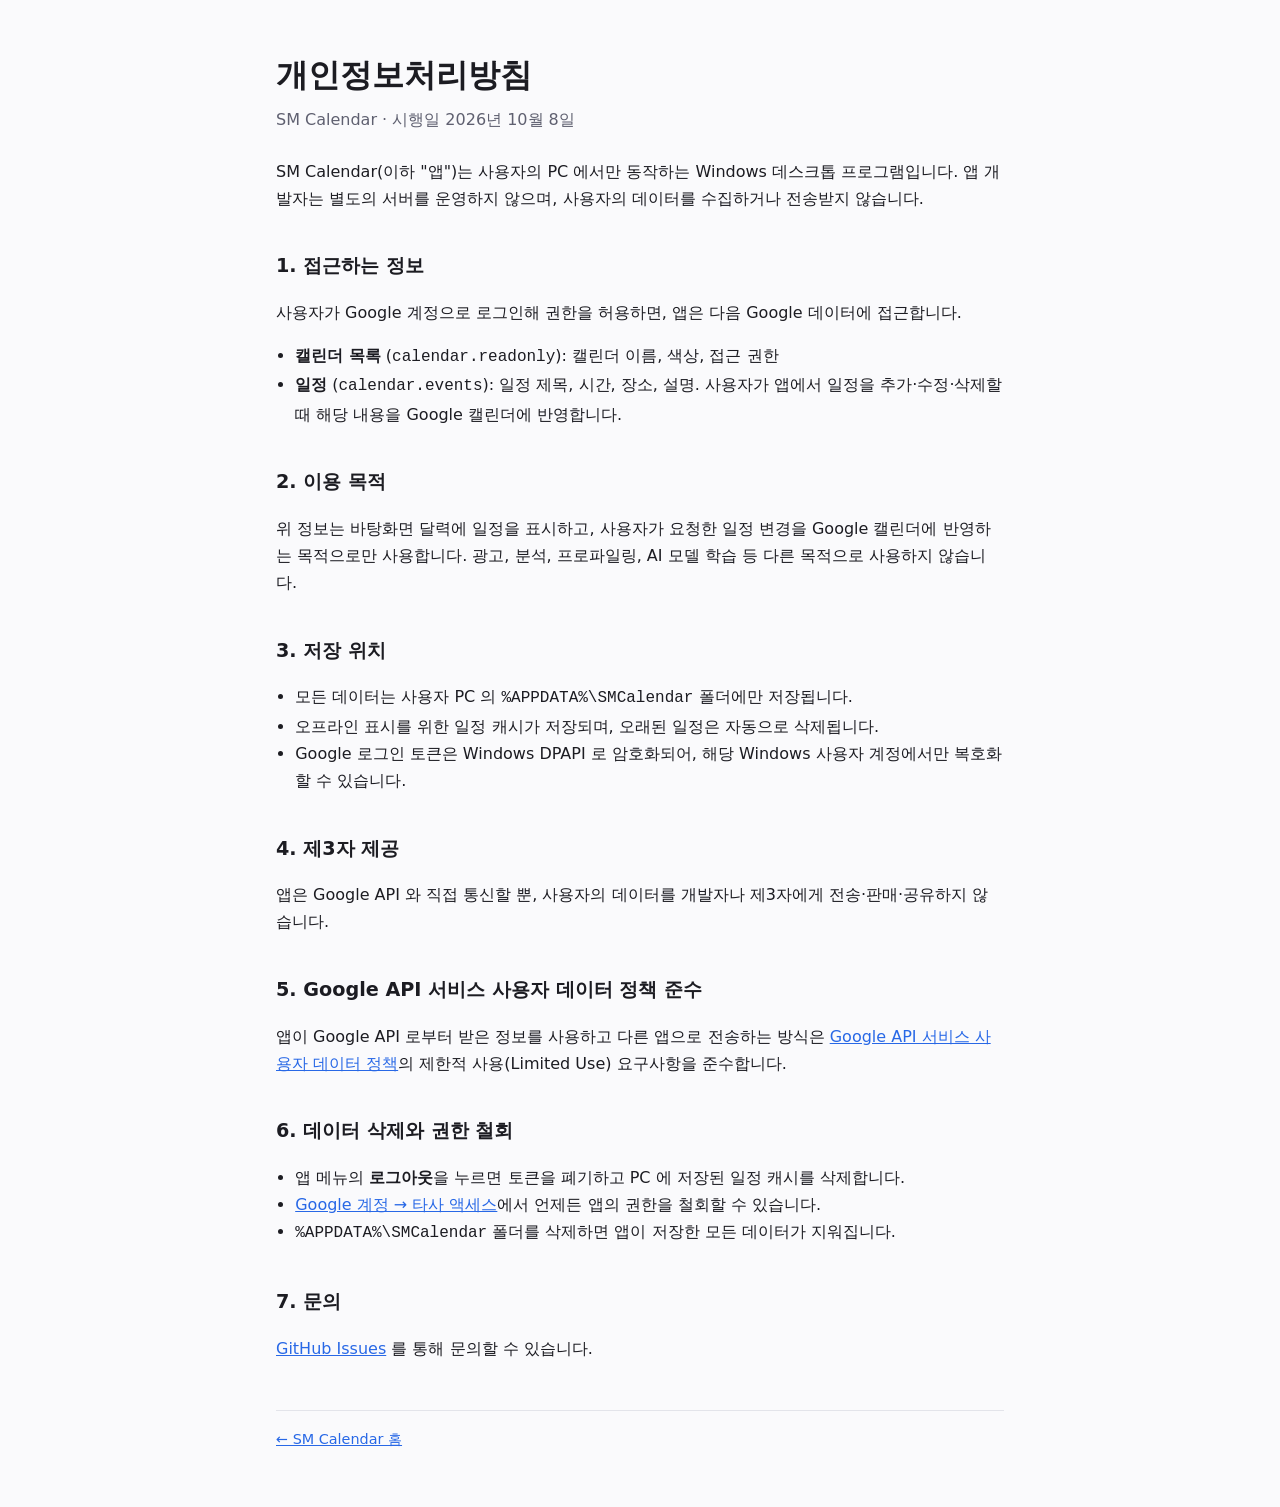
==== docs/privacy.html @ 39d1ae45 "Add homepage and privacy policy for GitHub Pages Co-Authored-By: Claude Opus 5.5 <noreply@anthropic." ====
<!doctype html>
<html lang="ko">
<head>
<meta charset="utf-8">
<meta name="viewport" content="width=device-width, initial-scale=1">
<title>SM Calendar 개인정보처리방침</title>
<link rel="stylesheet" href="style.css">
</head>
<body>
<main>
  <h1>개인정보처리방침</h1>
  <p class="sub">SM Calendar · 시행일 2026년 10월 8일</p>

  <p>SM Calendar(이하 "앱")는 사용자의 PC 에서만 동작하는 Windows 데스크톱 프로그램입니다.
  앱 개발자는 별도의 서버를 운영하지 않으며, 사용자의 데이터를 수집하거나 전송받지 않습니다.</p>

  <h2>1. 접근하는 정보</h2>
  <p>사용자가 Google 계정으로 로그인해 권한을 허용하면, 앱은 다음 Google 데이터에 접근합니다.</p>
  <ul>
    <li><b>캘린더 목록</b> (<code>calendar.readonly</code>): 캘린더 이름, 색상, 접근 권한</li>
    <li><b>일정</b> (<code>calendar.events</code>): 일정 제목, 시간, 장소, 설명. 사용자가 앱에서 일정을 추가·수정·삭제할 때 해당 내용을 Google 캘린더에 반영합니다.</li>
  </ul>

  <h2>2. 이용 목적</h2>
  <p>위 정보는 바탕화면 달력에 일정을 표시하고, 사용자가 요청한 일정 변경을 Google 캘린더에 반영하는 목적으로만 사용합니다.
  광고, 분석, 프로파일링, AI 모델 학습 등 다른 목적으로 사용하지 않습니다.</p>

  <h2>3. 저장 위치</h2>
  <ul>
    <li>모든 데이터는 사용자 PC 의 <code>%APPDATA%\SMCalendar</code> 폴더에만 저장됩니다.</li>
    <li>오프라인 표시를 위한 일정 캐시가 저장되며, 오래된 일정은 자동으로 삭제됩니다.</li>
    <li>Google 로그인 토큰은 Windows DPAPI 로 암호화되어, 해당 Windows 사용자 계정에서만 복호화할 수 있습니다.</li>
  </ul>

  <h2>4. 제3자 제공</h2>
  <p>앱은 Google API 와 직접 통신할 뿐, 사용자의 데이터를 개발자나 제3자에게 전송·판매·공유하지 않습니다.</p>

  <h2>5. Google API 서비스 사용자 데이터 정책 준수</h2>
  <p>앱이 Google API 로부터 받은 정보를 사용하고 다른 앱으로 전송하는 방식은
  <a href="https://developers.google.com/terms/api-services-user-data-policy">Google API 서비스 사용자 데이터 정책</a>의
  제한적 사용(Limited Use) 요구사항을 준수합니다.</p>

  <h2>6. 데이터 삭제와 권한 철회</h2>
  <ul>
    <li>앱 메뉴의 <b>로그아웃</b>을 누르면 토큰을 폐기하고 PC 에 저장된 일정 캐시를 삭제합니다.</li>
    <li><a href="https://myaccount.google.com/permissions">Google 계정 → 타사 액세스</a>에서 언제든 앱의 권한을 철회할 수 있습니다.</li>
    <li><code>%APPDATA%\SMCalendar</code> 폴더를 삭제하면 앱이 저장한 모든 데이터가 지워집니다.</li>
  </ul>

  <h2>7. 문의</h2>
  <p><a href="https://github.com/1ovoz/SM_calendar/issues">GitHub Issues</a> 를 통해 문의할 수 있습니다.</p>

  <footer><a href="index.html">← SM Calendar 홈</a></footer>
</main>
</body>
</html>
---- docs/style.css ----
:root { --bg: #fafafc; --fg: #1c1c22; --muted: #5f6070; --accent: #2868e6; --card: #ffffff; --line: #e3e4ea; }
@media (prefers-color-scheme: dark) {
  :root { --bg: #16161a; --fg: #ececf1; --muted: #a0a1ad; --accent: #6f9dff; --card: #1f1f25; --line: #2e2f37; }
}
* { box-sizing: border-box; }
body { margin: 0; background: var(--bg); color: var(--fg); font: 16px/1.7 "Malgun Gothic", "Apple SD Gothic Neo", system-ui, sans-serif; }
main { max-width: 760px; margin: 0 auto; padding: 48px 16px 64px; }
h1 { font-size: 2rem; margin: 0 0 4px; }
h2 { font-size: 1.2rem; margin: 2em 0 .4em; }
p, li { color: var(--fg); }
.sub { color: var(--muted); margin: 0 0 24px; }
a { color: var(--accent); }
ul { padding-left: 1.2em; }
.card { background: var(--card); border: 1px solid var(--line); border-radius: 12px; padding: 16px 20px; }
footer { margin-top: 48px; color: var(--muted); font-size: .9rem; border-top: 1px solid var(--line); padding-top: 16px; }
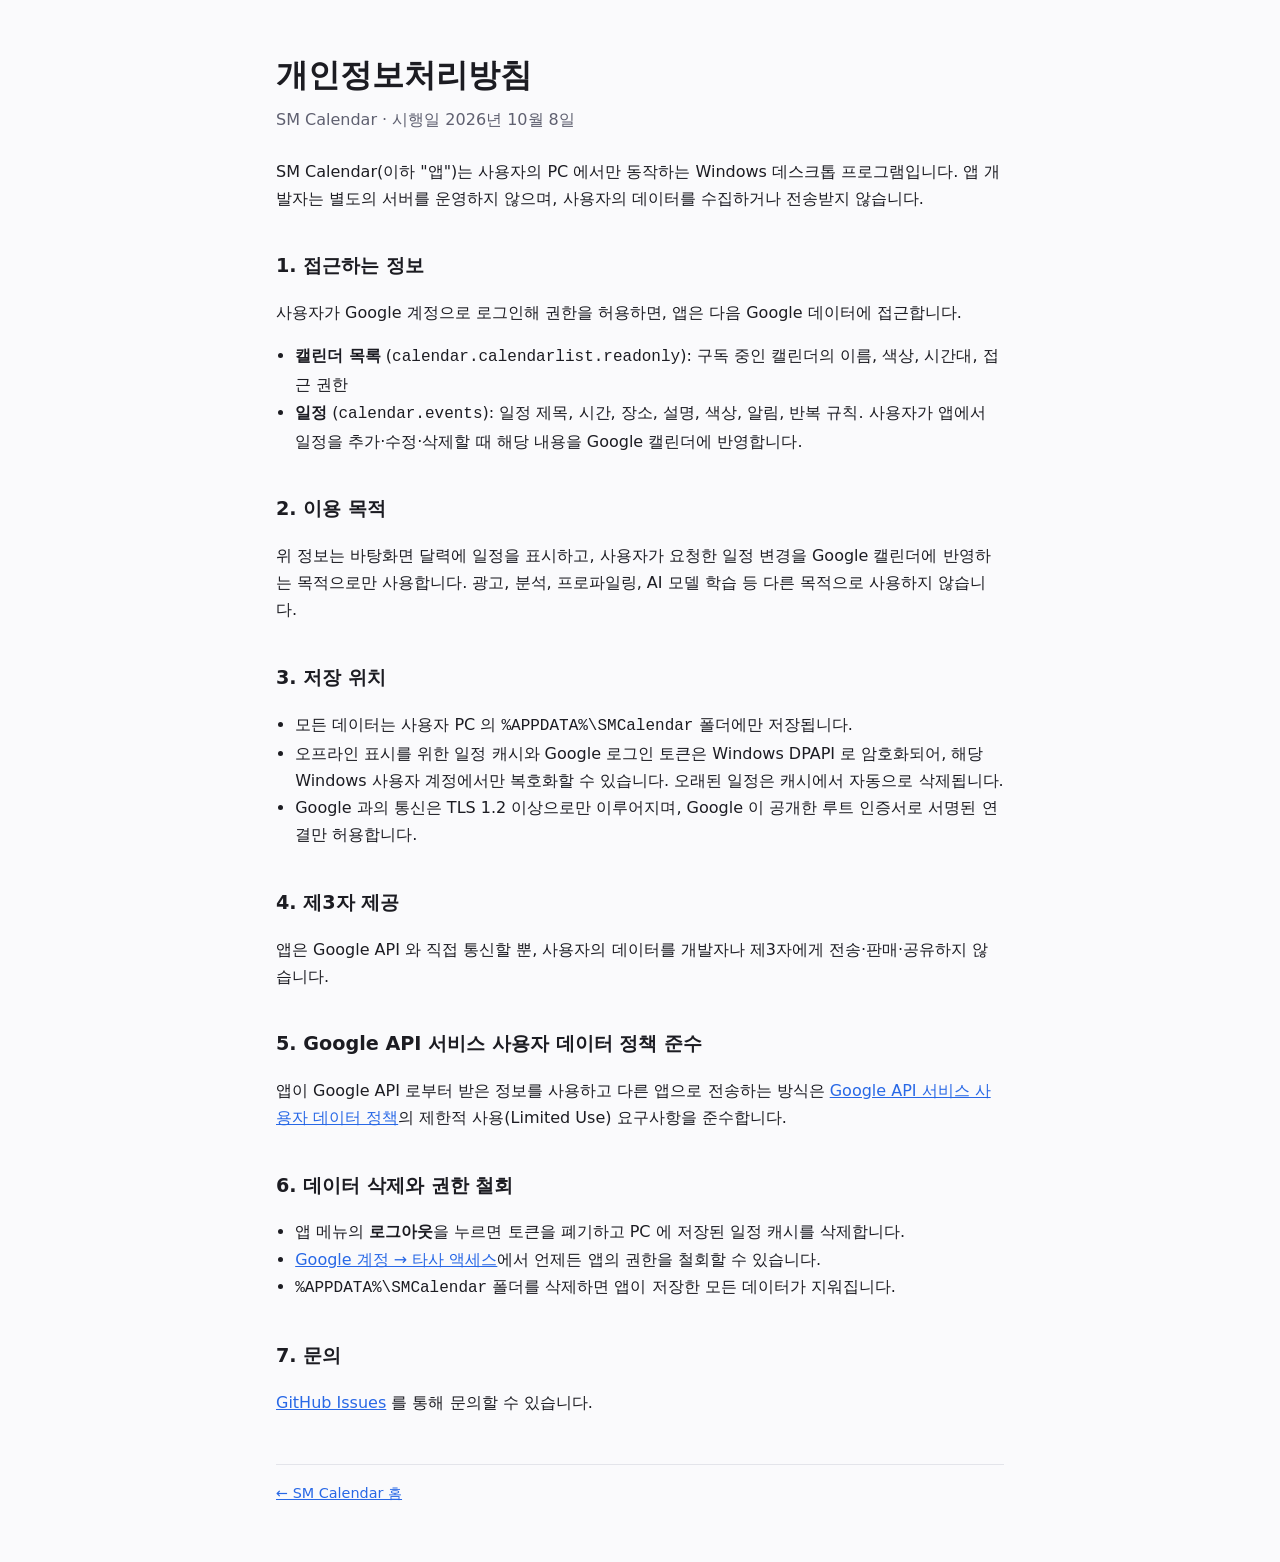
==== commit aa7cc463: "Widget kinds, redesigned editor, tray mode, security hardening - Four widget kinds (month, mini mont" ====
--- a/docs/privacy.html
+++ b/docs/privacy.html
@@ -17,8 +17,8 @@
   <h2>1. 접근하는 정보</h2>
   <p>사용자가 Google 계정으로 로그인해 권한을 허용하면, 앱은 다음 Google 데이터에 접근합니다.</p>
   <ul>
-    <li><b>캘린더 목록</b> (<code>calendar.readonly</code>): 캘린더 이름, 색상, 접근 권한</li>
-    <li><b>일정</b> (<code>calendar.events</code>): 일정 제목, 시간, 장소, 설명. 사용자가 앱에서 일정을 추가·수정·삭제할 때 해당 내용을 Google 캘린더에 반영합니다.</li>
+    <li><b>캘린더 목록</b> (<code>calendar.calendarlist.readonly</code>): 구독 중인 캘린더의 이름, 색상, 시간대, 접근 권한</li>
+    <li><b>일정</b> (<code>calendar.events</code>): 일정 제목, 시간, 장소, 설명, 색상, 알림, 반복 규칙. 사용자가 앱에서 일정을 추가·수정·삭제할 때 해당 내용을 Google 캘린더에 반영합니다.</li>
   </ul>
 
   <h2>2. 이용 목적</h2>
@@ -28,8 +28,8 @@
   <h2>3. 저장 위치</h2>
   <ul>
     <li>모든 데이터는 사용자 PC 의 <code>%APPDATA%\SMCalendar</code> 폴더에만 저장됩니다.</li>
-    <li>오프라인 표시를 위한 일정 캐시가 저장되며, 오래된 일정은 자동으로 삭제됩니다.</li>
-    <li>Google 로그인 토큰은 Windows DPAPI 로 암호화되어, 해당 Windows 사용자 계정에서만 복호화할 수 있습니다.</li>
+    <li>오프라인 표시를 위한 일정 캐시와 Google 로그인 토큰은 Windows DPAPI 로 암호화되어, 해당 Windows 사용자 계정에서만 복호화할 수 있습니다. 오래된 일정은 캐시에서 자동으로 삭제됩니다.</li>
+    <li>Google 과의 통신은 TLS 1.2 이상으로만 이루어지며, Google 이 공개한 루트 인증서로 서명된 연결만 허용합니다.</li>
   </ul>
 
   <h2>4. 제3자 제공</h2>
